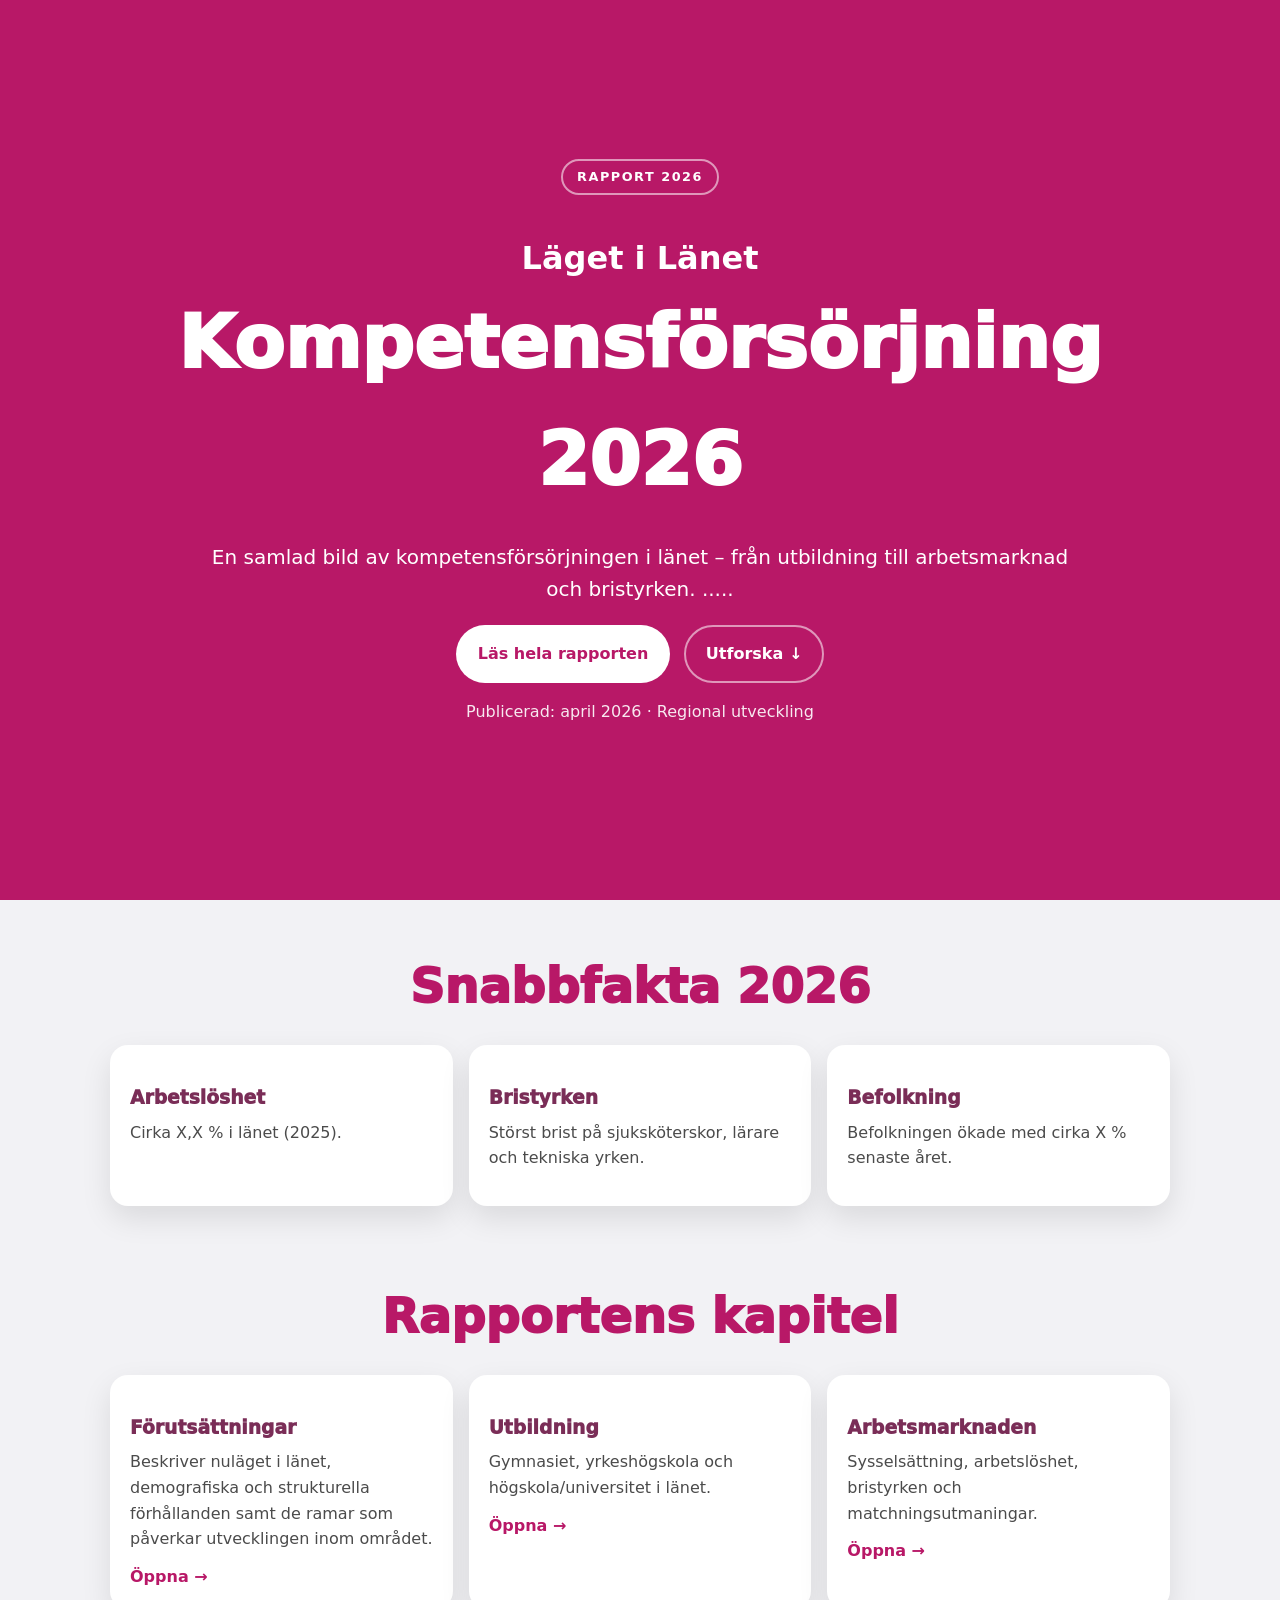
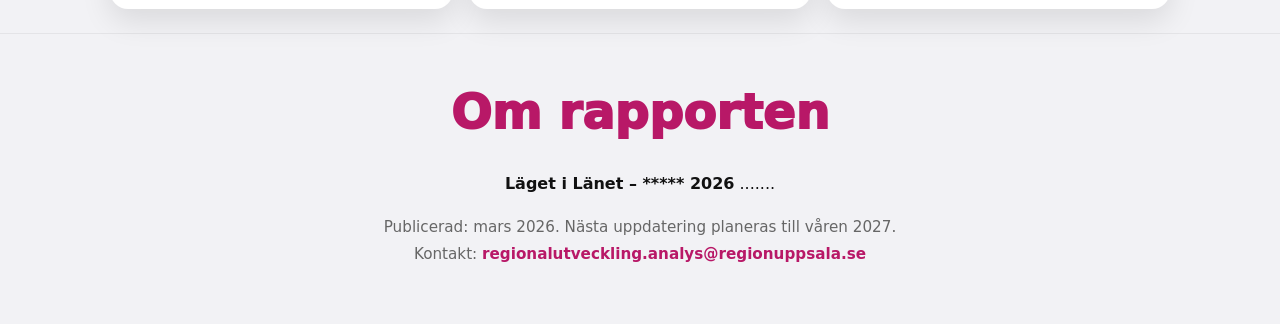
==== index.html @ d6da4f08 "Lägger till komp rapporten" ====
<!doctype html>
<html lang="sv">
<head>
  <meta charset="utf-8">
  <title>Läget i Länet – Kompetensförsörjning 2026</title>
  <meta name="viewport" content="width=device-width,initial-scale=1">

  <link rel="stylesheet" href="styles.css">
  <link rel="stylesheet" href="landing.css">
</head>

<body class="landing-clean">

  <!-- ===== HERO (helskärm, magenta) ===== -->
  <header class="hero-full" id="top">
    <div class="hero-inner">
      <p class="hero-tag">Rapport 2026</p>

      <h1>
        <span class="title-top">Läget i Länet</span>
        <span class="title-bottom">Kompetensförsörjning 2026</span>
      </h1>

      <p class="hero-lead">
        En samlad bild av kompetensförsörjningen i länet – från utbildning till
        arbetsmarknad och bristyrken. .....
      </p>

      <div class="hero-cta">
        <a class="btn primary" href="Inledning.html">Läs hela rapporten</a>
        <a class="btn ghost" href="#snabbfakta">Utforska ↓</a>
      </div>

      <p class="hero-meta">
        Publicerad: april 2026 · Regional utveckling
      </p>
    </div>
  </header>

  <main>

    <!-- ===== SNABBFAKTA ===== -->
    <section class="section" id="snabbfakta">
      <div class="container">
        <h2 class="section-title">Snabbfakta 2026</h2>

        <div class="grid cards-mini">
          <article class="card">
            <h3>Arbetslöshet</h3>
            <p>Cirka X,X&nbsp;% i länet (2025).</p>
          </article>

          <article class="card">
            <h3>Bristyrken</h3>
            <p>Störst brist på sjuksköterskor, lärare och tekniska yrken.</p>
          </article>

          <article class="card">
            <h3>Befolkning</h3>
            <p>Befolkningen ökade med cirka X&nbsp;% senaste året.</p>
          </article>
        </div>
      </div>
    </section>

    <!-- ===== RAPPORTENS DELAR ===== -->
    <section class="section" id="delar">
      <div class="container">
        <h2 class="section-title">Rapportens kapitel</h2>

        <div class="grid cards-parts">
          <article class="card part">
            <h3>Förutsättningar</h3>
            <p>Beskriver nuläget i länet, demografiska och strukturella förhållanden samt de ramar som påverkar utvecklingen inom området.</p>
            <a class="link" href="Förutsättningar.html">Öppna →</a>
          </article>

          <article class="card part">
            <h3>Utbildning</h3>
            <p>Gymnasiet, yrkeshögskola och högskola/universitet i länet.</p>
            <a class="link" href="Utbildning_och_kompetensflöden.html">Öppna →</a>
          </article>

          <article class="card part">
            <h3>Arbetsmarknaden</h3>
            <p>Sysselsättning, arbetslöshet, bristyrken och matchningsutmaningar.</p>
            <a class="link" href="Arbetsmarknaden.html">Öppna →</a>
          </article>
        </div>
      </div>
    </section>


    <!-- ===== OM RAPPORTEN ===== -->
    <section class="text-section" id="om">
      <div class="container text-narrow">
        <h2 class="section-title">Om rapporten</h2>

        <p>
          <strong>Läget i Länet – ***** 2026</strong> .......
        </p>

        <p class="meta">
          Publicerad: mars 2026. Nästa uppdatering planeras till våren 2027.<br>
          Kontakt: <a class="inline-link" href="mailto:regionalutveckling.analys@regionuppsala.se">regionalutveckling.analys@regionuppsala.se</a>
        </p>
      </div>
    </section>

  </main>

</body>
</html>
---- styles.css ----
/* =========================================================
   TEMA FÖR RAPPORTEN (layout, färger, typografi)
   ========================================================= */

/* ==== Tema-variabler (behåll gärna) ==== */
:root{
  --accent:#B81867;
  --accent-2:#a61c6e;
  --text:#1f1f1f;
  --muted:#666;
  --bg:#ffffff;
  --bg-soft:#f3dce8;
  --border:#e6e6e6;

  /* övergripande maxbredd kan vara kvar om du vill, men styr nu mest bakgrunden */
  --maxw:1200px;

  /* DEN HÄR styr bredden på själva vita "kortet" = samma på alla .qmd */
  --contentw:1100px;
}

/* Bas */
*{ box-sizing:border-box; }
html,body{ margin:0; padding:0; }
body{
  font-family:system-ui,-apple-system,Segoe UI,Roboto,Arial,sans-serif;
  color:var(--text);
  background:#f2f2f6;
  line-height:1.6;
}

/* ==== HEADER / NAVBAR (Quarto) ==== */
#quarto-header .navbar{
  background:#B81867 !important;
}
#quarto-header .navbar .navbar-brand,
#quarto-header .navbar .nav-link{
  color:#fff !important;
  font-weight:700;
}
#quarto-header .navbar .nav-link.active,
#quarto-header .navbar .nav-link:hover,
#quarto-header .navbar .nav-link:focus{
  color:#fff !important;
  text-decoration:underline;
}
#quarto-header .navbar-toggler{
  border-color:rgba(255,255,255,.6);
}
#quarto-header .navbar-toggler-icon{
  filter:invert(1) grayscale(1);
}

/* Låt själva Quarto-grid fylla bredden (ingen smal container) */
.quarto-container{
  max-width: 100%;
}

/* (valfritt: om du vill ha en svag maxbredd på hela sidan)
.page-columns{
  max-width: var(--maxw);
  margin-left:auto;
  margin-right:auto;
}
*/

/* ==== SIDEBAR ==== */
#quarto-sidebar{
  background:var(--bg-soft);
  border-right:2px solid var(--border);
}
#quarto-sidebar .sidebar-menu-container{
  padding:1rem;
}
#quarto-sidebar a{
  color:#5a3ab6;
  text-decoration:underline;
  text-underline-offset:2px;
}
#quarto-sidebar a:hover{ text-decoration:none; }

/* ==== TOC i marginal ==== */
#quarto-margin-sidebar .active > a,
#quarto-margin-sidebar a.active{
  font-weight:700; color:var(--accent);
}

/* ==== INNEHÅLL / body === */
.page-columns .content{
  background:#fff;
  border-radius:12px;
  box-shadow:0 10px 30px rgba(0,0,0,.08);
  padding:28px 36px;

  /* Samma bredd på alla .qmd – bara ändra var(--contentw) i :root */
  max-width: var(--contentw);
  margin-left:auto;
  margin-right:auto;
}

/* Typografi */
.page-columns .content h1.title{
  color:var(--accent);
  font-weight:900;
}
h2{
  color:var(--accent);
  font-size:1.6rem;
  margin:2rem 0 .5rem 0;
  font-weight:800;
}
h3{
  color:#7a2d57;
  margin:1.2rem 0 .3rem 0;
  font-weight:700;
}
h2 + p,
h3 + p{
  margin-top:.4rem;
}
p{ margin:1rem 0; }
a{ color:#2a55cc; }
a:hover{ text-decoration:none; }
hr{
  border:0;
  border-top:1px solid var(--border);
  margin:1.5rem 0;
}
ul,ol{ padding-left:1.25rem; }
li{ margin:.35rem 0; }
img{ max-width:100%; height:auto; }
pre,code{
  font-family:ui-monospace,SFMono-Regular,Menlo,Consolas,monospace;
}
pre{
  background:#f7f7f7;
  border:1px solid #ececec;
  border-radius:8px;
  padding:.85rem;
  overflow:auto;
}

/* ==== Minska gapet efter titel ==== */
.quarto-title-block{ margin-bottom:.5rem !important; }
.content > :first-child{ margin-top:0 !important; }

/* ==== Panel-tabset ==== */
.panel-tabset > .nav-tabs{
  border-bottom:1px solid #dee2e6;
  margin-bottom:1rem;
  gap:.5rem;
}
.panel-tabset > .nav-tabs .nav-link{
  padding:.5rem .75rem;
  border:1px solid transparent;
  border-radius:.375rem .375rem 0 0;
}
.panel-tabset > .nav-tabs .nav-link.active{
  border-color:#dee2e6 #dee2e6 #fff;
  background:#fff;
}

/* ==== Footer ==== */
.page-columns .content .page-footer{
  margin-top:3rem;
  padding-top:1rem;
  border-top:1px solid var(--border);
  color:var(--muted);
  font-size:.95rem;
}

/* ==== Responsive ==== */
@media (max-width: 992px){
  .page-columns .content{
    padding:20px 18px;
    border-radius:10px;
  }
}

/* ==== fig centrerad ==== */
.figure-center {
  display: block;
  margin-left: auto;
  margin-right: auto;
}

/* =========================================================
   DOWNLOAD-KNAPP
   ========================================================= */

.download-dropdown {
  position: relative;
  display: inline-block;
}

.download-btn {
  background-color: #0066CC;
  color: white;
  padding: 6px 12px;
  font-size: 0.85rem;
  border-radius: 4px;
  font-weight: 500;
  cursor: pointer;
  box-shadow: 0 1px 3px rgba(0,0,0,0.15);
  white-space: nowrap;
}

.download-menu {
  display: none;
  position: absolute;
  right: 0;
  background-color: white;
  border: 1px solid #ccc;
  border-radius: 4px;
  box-shadow: 0 2px 6px rgba(0,0,0,0.15);
  z-index: 1000;
}

.download-menu a {
  display: block;
  padding: 4px 10px;
  font-size: 0.85rem;
  color: #333;
  text-decoration: none;
  white-space: nowrap;
}

.download-menu a:hover {
  background-color: #f2f2f2;
}

.download-dropdown:hover .download-menu {
  display: block;
}

.download-wrap{
  margin-top: 0.5rem;
  display: flex;
  justify-content: flex-end; /* höger */
  width: 100%;
}

/* =========================================================
   MATCHNING – DROPDOWN-SWITCH
   ========================================================= */

.matching-switch {
  display: flex;
  justify-content: flex-end;
  gap: .5rem;
  margin: .5rem 0 1rem 0;
}

.matching-switch label {
  font-size: .9rem;
  color: #444;
}

.matching-switch select {
  font-size: .9rem;
  padding: .25rem .5rem;
  border-radius: 6px;
  border: 1px solid #ccc;
  background: white;
}

/* =========================================================
   KPI-RUTOR + SEKTIONS-KORT + FLODESKORT
   ========================================================= */

/* ==== KPI boxes ==== */

/* Rad-variant (flex) – om du vill använda den någonstans */
.kpi-row {
  display:flex;
  gap:1rem;
  margin:1rem 0;
  flex-wrap:wrap;
}
.kpi-row .kpi {
  flex:1 1 220px;
}

/* Grid-variant (rekommenderas) */
.kpi-grid{
  display:grid;
  grid-template-columns: repeat(2, minmax(260px, 1fr)); /* två kolumner */
  gap: 1rem;
  margin: 1rem 0;
}
@media (max-width: 720px){
  .kpi-grid{ grid-template-columns: 1fr; }
}

.kpi{
  background:#f8f9fa;
  border:1px solid #e9ecef;
  border-radius:14px;
  padding:1rem 1.25rem;
  box-shadow:0 2px 12px rgba(0,0,0,.06);
}
.kpi .kpi-label{
  text-transform:uppercase;
  font-size:.8rem;
  letter-spacing:.04em;
  color:#6c757d;
  margin-bottom:.25rem;
}
.kpi .kpi-value{
  font-size:1.9rem;
  font-weight:800;
  line-height:1.1;
}
.kpi .kpi-sub{
  font-size:.95rem;
  color:#6c757d;
  margin-top:.2rem;
}

/* ==== Sektion / Card – runt KPI + graf ==== */

.section-card{
  background:#fff;
  border:1px solid #e9ecef;
  border-radius:16px;
  box-shadow:0 6px 20px rgba(0,0,0,.06);
  padding:1.25rem;
  margin:1rem 0 2rem;
}
.section-card .card-header{
  display:flex;
  align-items:baseline;
  justify-content:space-between;
  gap:1rem;
  margin-bottom:1rem;
  border-bottom:1px solid #f0f2f4;
  padding-bottom:.5rem;
}
.section-card .card-title{
  font-size:1.25rem;           /* h4-ish */
  font-weight:700;
  margin:0;
}
.section-card .chart{
  margin-top:.5rem;
}

/* Frivillig klass om du vill styla mellanrubriken i texten */
.section-title{
  margin-top:.5rem;
}

/* ==== Flödeskort / pilar (om du använder flow-visualisering) ==== */

.flow-card{
  background:#fff;
  border:1px solid #e9ecef;
  border-radius:16px;
  box-shadow:0 6px 20px rgba(0,0,0,.06);
  padding:16px;
  margin:16px 0;
}
.flow-grid{
  display:grid;
  grid-template-columns:1fr auto 1fr;
  gap:16px;
  align-items:center;
}
.kpi-box{
  background:#6e0d57;
  color:#fff;
  border-radius:12px;
  padding:14px 18px;
  box-shadow:0 2px 10px rgba(0,0,0,.08);
}
.kpi-box .label{
  text-transform:uppercase;
  font-size:.85rem;
  opacity:.9;
}
.kpi-box .value{
  font-size:1.6rem;
  font-weight:800;
  line-height:1;
  margin-top:.2rem;
}
.kpi-box .sub{
  font-size:.9rem;
  opacity:.9;
}

.pill{
  background:#f8f9fa;
  border:1px solid #e9ecef;
  border-radius:12px;
  padding:12px 14px;
  width:260px;
}
.pill-title{
  font-weight:800;
  margin-bottom:.35rem;
}
.pill ul{
  list-style:none;
  padding:0;
  margin:0;
  font-size:.95rem;
}
.pill li strong{
  font-weight:800;
}

.svg-wrap{
  width:220px;
  height:120px;
}
.arrow-red{
  stroke:#e03131;
  fill:none;
  stroke-width:3;
  marker-end:url(#arrowHeadRed);
}
.arrow-green{
  stroke:#2f9e44;
  fill:none;
  stroke-width:3;
  marker-end:url(#arrowHeadGreen);
}
.note{
  font-size:.9rem;
  color:#666;
  margin-top:.35rem;
}

@media (max-width:900px){
  .flow-grid{
    grid-template-columns:1fr;
  }
  .svg-wrap{
    display:none; /* göm pilar på mobil om du vill */
  }
}


/* =====================================================
   Floating kontakt-widget (chatt-ikon + kontaktbox)
   ===================================================== */

/* Yttersta behållaren som håller både knapp och ruta */
.contact-widget {
  position: fixed;          /* Ligger fast på skärmen även vid scroll */
  right: 20px;              /* Avstånd från högerkanten */
  bottom: 20px;             /* Avstånd från nederkanten */
  z-index: 10000;            /* Säkerställer att den ligger över annat innehåll */
  
  user-select: none;        /* Förhindrar att text utanför rutan markeras */
}


/* Den runda chatt-knappen (💬) */
.contact-button {
  width: 58px;              /* Knappens bredd */
  height: 58px;             /* Knappens höjd */
  border-radius: 50%;       /* Gör knappen helt rund */
  background: var(--accent);/* Färg från temavariabel */
  color: #fff;              /* Vit ikon/text */
  display: flex;            /* Centrerar innehållet */
  align-items: center;      /* Vertikal centrering */
  justify-content: center;  /* Horisontell centrering */
  font-size: 2rem;          /* Storlek på 💬-ikonen */
  cursor: pointer;          /* Visar att knappen är klickbar */
  box-shadow: 0 6px 16px rgba(0,0,0,.2); /* Skugga för “flytande” känsla */
  
  user-select: none;        /* Förhindrar textmarkering på knappen */
}

/* Själva kontakt-rutan (dold tills man klickar) */
.contact-widget .floating-contact-box {
  display: none;            /* Dold som standard */
  position: absolute;       /* Positioneras relativt .contact-widget */
  bottom: 75px;             /* Placeras ovanför chatt-knappen */
  right: 0;                 /* Högerjusterad mot knappen */
  width: 360px;             /* Bredd på rutan */
  min-height: 50px;         /* valfri minhöjd */
  padding: 14px 14px;       /* Inre marginaler */
  background: #fff;         /* Vit bakgrund */
  border: 1px solid var(--border); /* Diskret ram */
  border-radius: 10px;      /* Rundade hörn */
  padding-left: 16px;
  padding-right: 16px;
  box-shadow: 0 6px 16px rgba(0,0,0,.12); /* Skugga */
  font-size: 1rem;          /* Textstorlek */
  line-height: 1.4;         /* Radavstånd */
  color: var(--text);       /* Textfärg från tema */
  z-index: 1000000;
  
  user-select: text;        /* Tillåter markering och kopiering av text */
  cursor: text;             /* Visar textmarkör vid hover */
  overflow: visible;       /* Stoppar markering utanför */
  contain: layout paint;  /* Isolerar rutan från övrig layout */
  pointer-events: auto;
}


/* Den osynliga checkboxen som styr öppna/stäng */
#contact-toggle {
  position: absolute;       /* Tas ur flödet */
  opacity: 0;               /* Helt osynlig */
  pointer-events: none;     /* Går inte att klicka direkt */
}

/* När checkboxen är ikryssad → visa kontakt-rutan */
#contact-toggle:checked ~ .floating-contact-box {
  display: block;
}


/* Enkel fade-in-animation när rutan visas */
.contact-widget .floating-contact-box {
  animation: fadeIn .2s ease-out;
}

/* Definition av fade-in-animationen */
@keyframes fadeIn {
  from {
    opacity: 0;
    transform: translateY(5px);
  }
  to {
    opacity: 1;
    transform: translateY(0);
  }
}

/* Dölj hela widgeten på små skärmar (mobil) */
@media (max-width: 768px) {
  .contact-widget {
    display: none;
  }
}
---- landing.css ----
/* =========================================================
   landing.css – stil för den fristående startsidan (index.html)
   ========================================================= */

/* Färger */
:root{
  --magenta: #B81867;
  --bg: #f2f2f5;
  --card: #ffffff;
  --text: #111;
  --muted: #4b4b4b;
  --line: #e3e3ea;
  --shadow: 0 12px 30px rgba(0,0,0,.10);
  --radius: 18px;
  --maxw: 1100px;
}

html { scroll-behavior: smooth; }

body.landing-clean{
  margin:0;
  background: var(--bg);
  color: var(--text);
  font-family: system-ui, -apple-system, Segoe UI, Roboto, Arial, sans-serif;
}

/* Layout */
.container{
  max-width: var(--maxw);
  margin: 0 auto;
  padding: 0 1.25rem;
}

.section{
  padding: 3rem 0 1.5rem;
}

.text-section{
  padding: 2.5rem 0;
  border-top: 1px solid rgba(0,0,0,.06);
}

.text-narrow{
  max-width: 880px;
}

.section-title{
  margin: 0 0 1.25rem 0;
  text-align: center;
  font-size: clamp(2rem, 4vw, 3rem);
  font-weight: 950;
  color: var(--magenta);
}

/* HERO */
.hero-full{
  background: var(--magenta);
  color: #fff;
  min-height: 100vh;
  display: grid;
  place-items: center;
  text-align: center;
  padding: 3.5rem 1.25rem 4.5rem;
}

.hero-inner{
  max-width: 980px;
}

.hero-tag{
  display: inline-block;
  border: 2px solid rgba(255,255,255,.55);
  border-radius: 999px;
  padding: .35rem .85rem;
  font-weight: 850;
  letter-spacing: .12em;
  text-transform: uppercase;
  font-size: .8rem;
  margin-bottom: 1rem;
}

.title-top{
  font-size: clamp(1.3rem, 2.5vw, 2rem);
  font-weight: 850;
}

.title-bottom{
  font-size: clamp(2.6rem, 6vw, 4.6rem);
  font-weight: 950;
}

.hero-lead{
  max-width: 70ch;
  margin: 1.25rem auto;
  font-size: clamp(1rem, 2vw, 1.25rem);
  line-height: 1.6;
}

.hero-cta{
  display:flex;
  justify-content:center;
  gap:.85rem;
  flex-wrap:wrap;
}

.btn{
  padding:.9rem 1.25rem;
  border-radius:999px;
  font-weight:900;
  border:2px solid rgba(255,255,255,.55);
  text-decoration:none;
}

.btn.primary{
  background:#fff;
  color:var(--magenta);
}

.btn.ghost{
  color:#fff;
}

.hero-meta{
  margin-top:1rem;
  opacity:.9;
}

/* Cards */
.grid{
  display:grid;
  gap:1rem;
}

.cards-mini{
  grid-template-columns:repeat(auto-fit,minmax(260px,1fr));
}

.cards-parts{
  grid-template-columns:repeat(auto-fit,minmax(280px,1fr));
}

.card{
  background:var(--card);
  border-radius:var(--radius);
  box-shadow:var(--shadow);
  padding:1.2rem 1.25rem;
}

.card h3{
  margin-bottom:.4rem;
  font-weight:950;
}

.card p{
  color:var(--muted);
  line-height:1.6;
}

.part p{
  margin-bottom:.75rem;
}

.link{
  color:var(--magenta);
  font-weight:900;
  text-decoration:none;
}

.link:hover{
  text-decoration:underline;
}

/* Text sections */
.text-section p{
  text-align:center;
  line-height:1.75;
}

.meta{
  color:#666;
  font-size:.95rem;
}

.inline-link{
  color:var(--magenta);
  font-weight:800;
  text-decoration:none;
}

.inline-link:hover{
  text-decoration:underline;
}
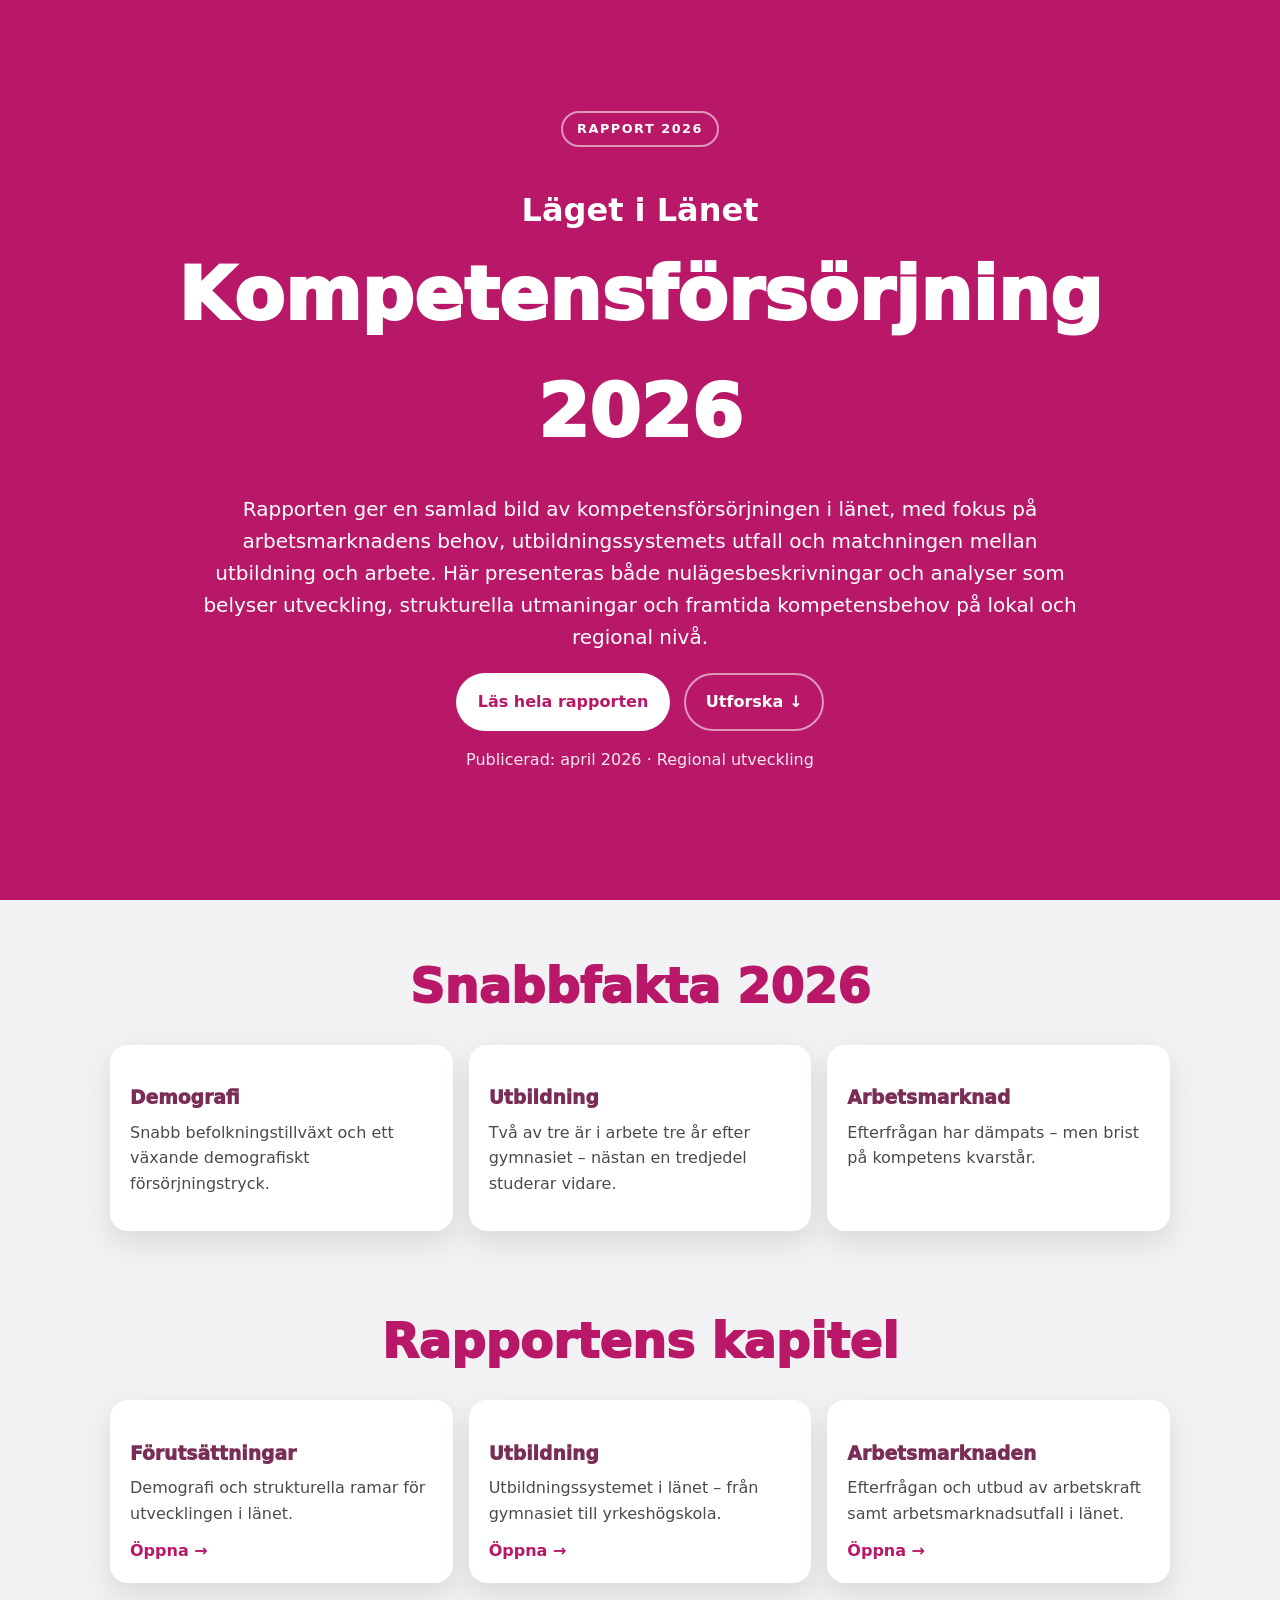
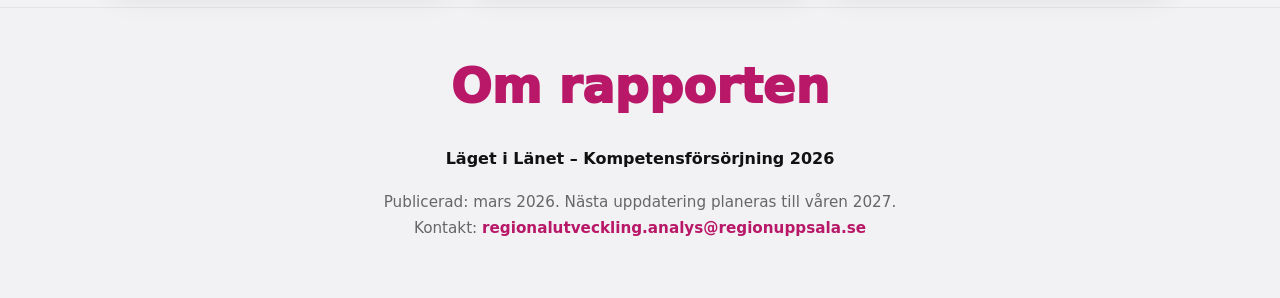
==== commit 0f50ee66: "upd." ====
--- a/index.html
+++ b/index.html
@@ -22,8 +22,11 @@
       </h1>
 
       <p class="hero-lead">
-        En samlad bild av kompetensförsörjningen i länet – från utbildning till
-        arbetsmarknad och bristyrken. .....
+        Rapporten ger en samlad bild av kompetensförsörjningen i länet, 
+        med fokus på arbetsmarknadens behov, utbildningssystemets utfall och 
+        matchningen mellan utbildning och arbete. Här presenteras både 
+        nulägesbeskrivningar och analyser som belyser utveckling, strukturella 
+        utmaningar och framtida kompetensbehov på lokal och regional nivå.
       </p>
 
       <div class="hero-cta">
@@ -46,18 +49,18 @@
 
         <div class="grid cards-mini">
           <article class="card">
-            <h3>Arbetslöshet</h3>
-            <p>Cirka X,X&nbsp;% i länet (2025).</p>
+            <h3>Demografi</h3>
+            <p>Snabb befolkningstillväxt och ett växande demografiskt försörjningstryck.</p>
           </article>
 
           <article class="card">
-            <h3>Bristyrken</h3>
-            <p>Störst brist på sjuksköterskor, lärare och tekniska yrken.</p>
+            <h3>Utbildning</h3>
+            <p>Två av tre är i arbete tre år efter gymnasiet – nästan en tredjedel studerar vidare.</p>
           </article>
 
           <article class="card">
-            <h3>Befolkning</h3>
-            <p>Befolkningen ökade med cirka X&nbsp;% senaste året.</p>
+            <h3>Arbetsmarknad</h3>
+            <p>Efterfrågan har dämpats – men brist på kompetens kvarstår.</p>
           </article>
         </div>
       </div>
@@ -71,19 +74,19 @@
         <div class="grid cards-parts">
           <article class="card part">
             <h3>Förutsättningar</h3>
-            <p>Beskriver nuläget i länet, demografiska och strukturella förhållanden samt de ramar som påverkar utvecklingen inom området.</p>
+            <p>Demografi och strukturella ramar för utvecklingen i länet.</p>
             <a class="link" href="Förutsättningar.html">Öppna →</a>
           </article>
 
           <article class="card part">
             <h3>Utbildning</h3>
-            <p>Gymnasiet, yrkeshögskola och högskola/universitet i länet.</p>
+            <p>Utbildningssystemet i länet – från gymnasiet till yrkeshögskola.</p>
             <a class="link" href="Utbildning_och_kompetensflöden.html">Öppna →</a>
           </article>
 
           <article class="card part">
             <h3>Arbetsmarknaden</h3>
-            <p>Sysselsättning, arbetslöshet, bristyrken och matchningsutmaningar.</p>
+            <p>Efterfrågan och utbud av arbetskraft samt arbetsmarknadsutfall i länet.</p>
             <a class="link" href="Arbetsmarknaden.html">Öppna →</a>
           </article>
         </div>
@@ -97,7 +100,7 @@
         <h2 class="section-title">Om rapporten</h2>
 
         <p>
-          <strong>Läget i Länet – ***** 2026</strong> .......
+          <strong>Läget i Länet – Kompetensförsörjning 2026</strong>
         </p>
 
         <p class="meta">
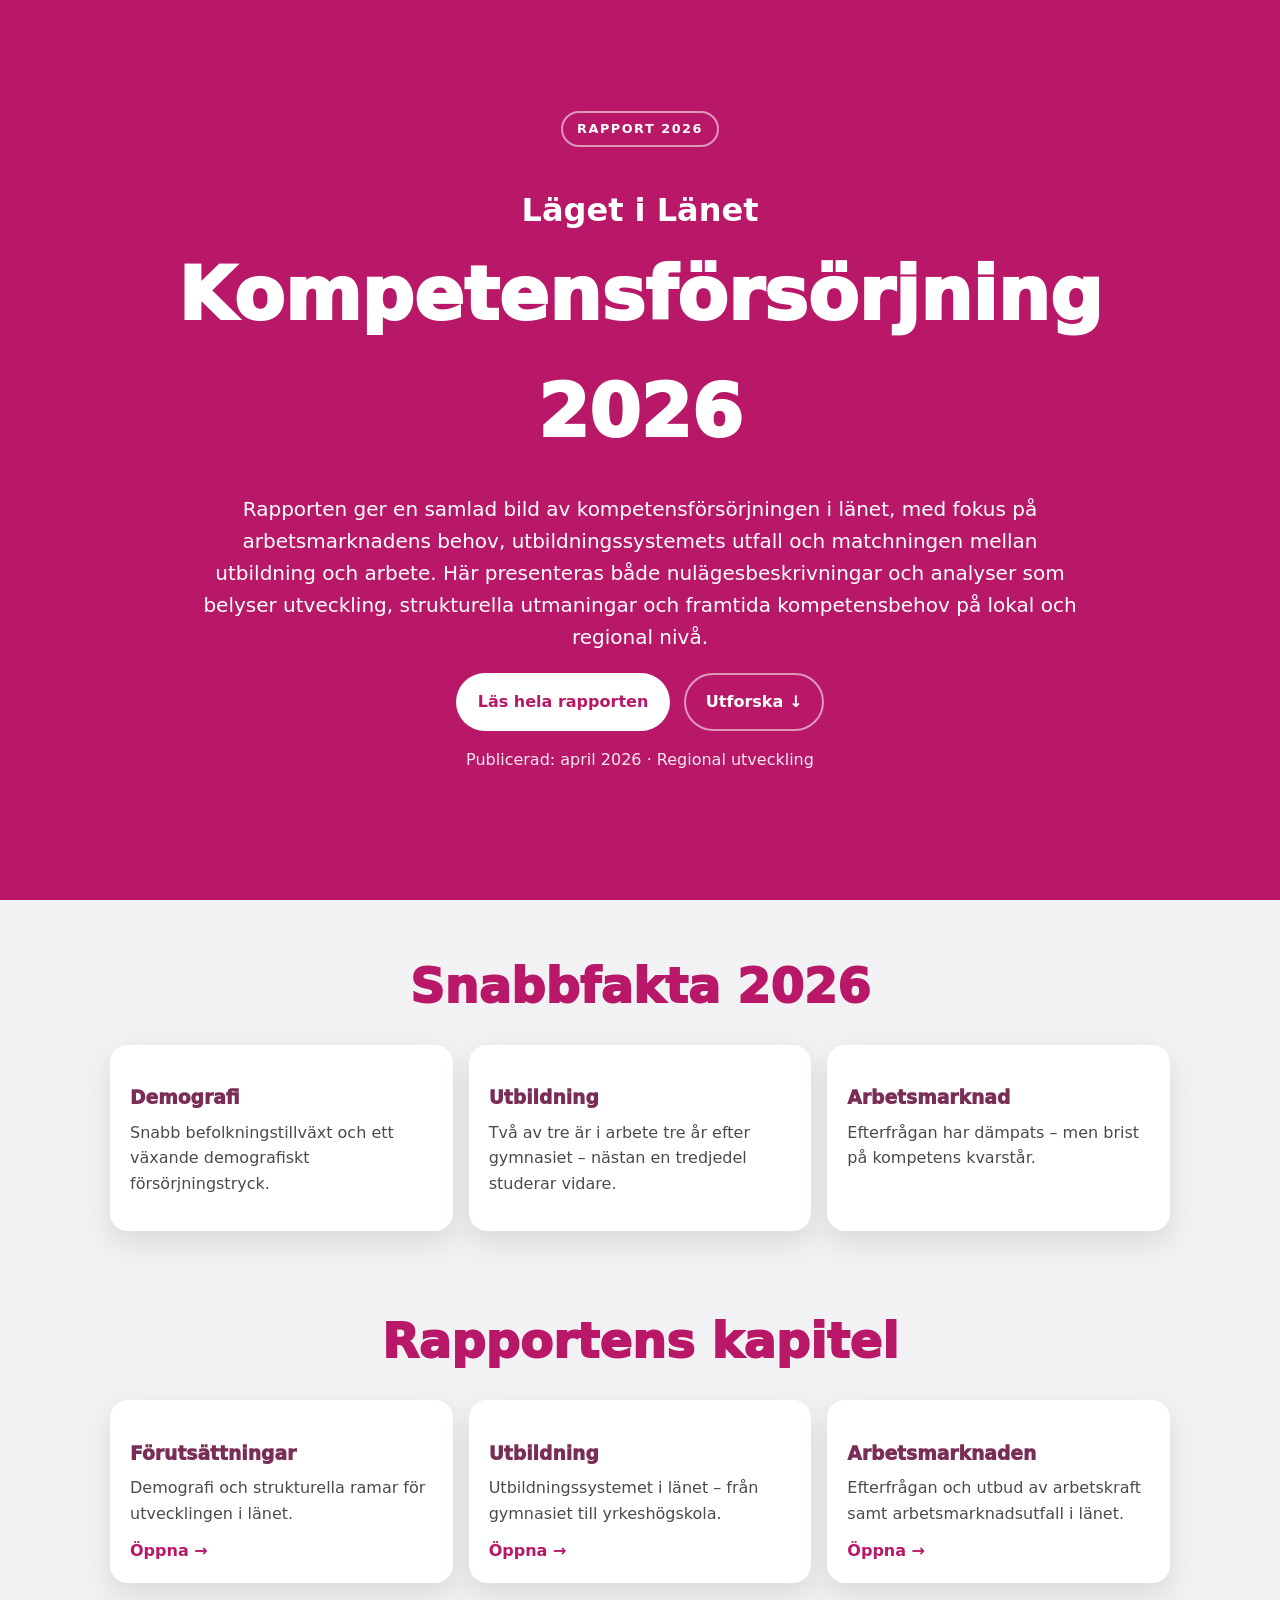
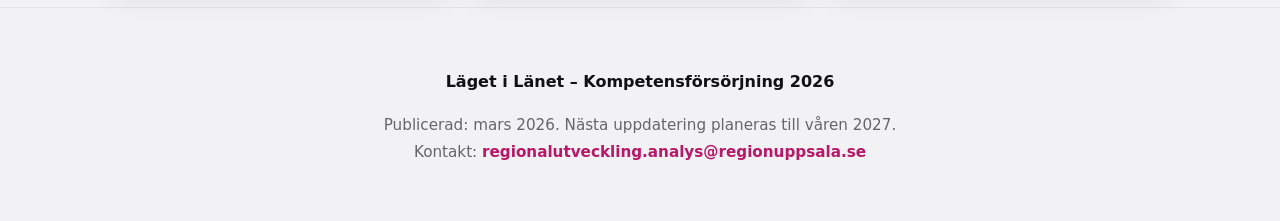
==== commit 452e574a: "upd landingsida" ====
--- a/index.html
+++ b/index.html
@@ -97,7 +97,7 @@
     <!-- ===== OM RAPPORTEN ===== -->
     <section class="text-section" id="om">
       <div class="container text-narrow">
-        <h2 class="section-title">Om rapporten</h2>
+        <h2 class="section-title"></h2>
 
         <p>
           <strong>Läget i Länet – Kompetensförsörjning 2026</strong>
